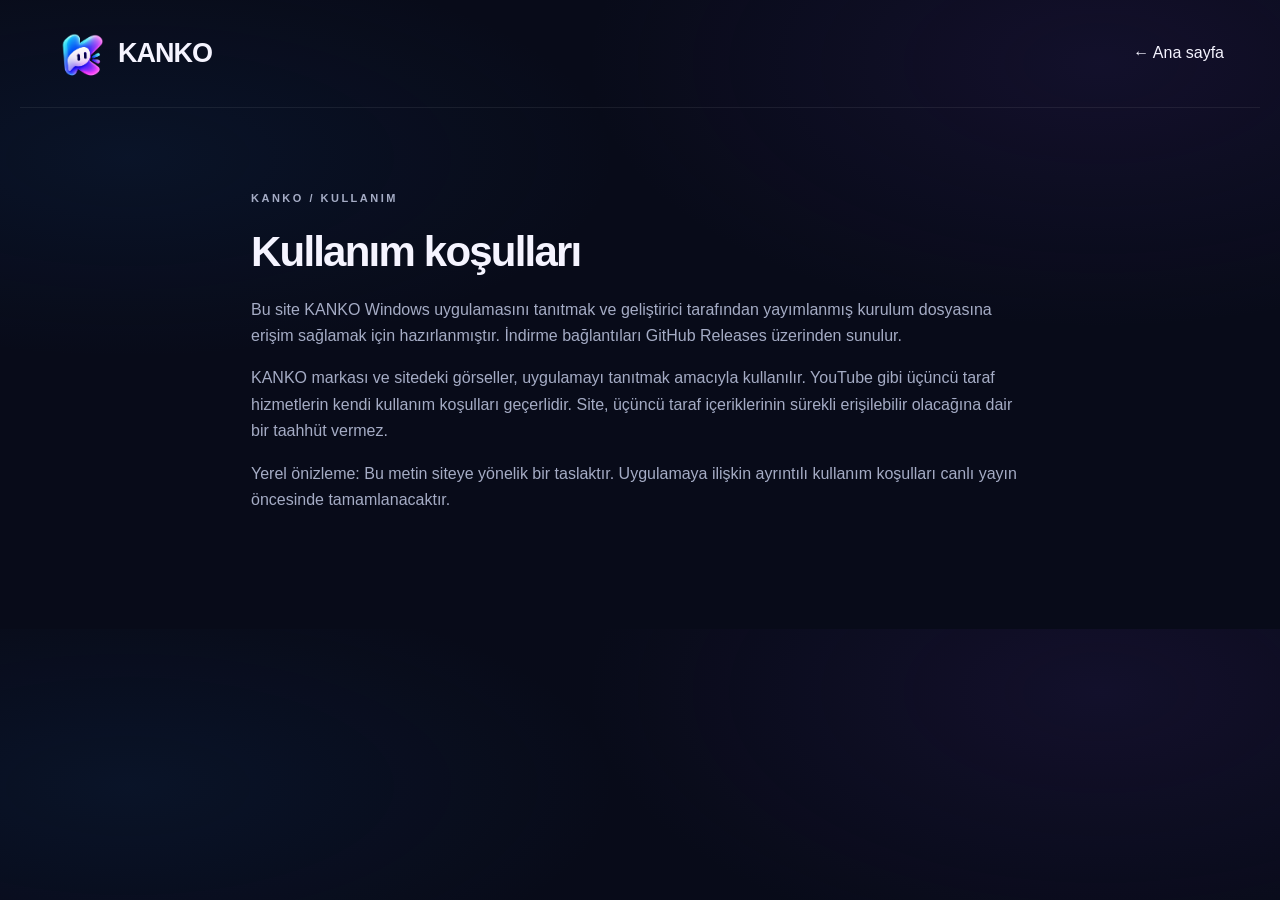
==== kosullar.html @ 5ec33146 "Publish KANKO website at kankoapp.github.io" ====
<!doctype html><html lang="tr"><head><meta charset="utf-8"><meta name="viewport" content="width=device-width,initial-scale=1"><meta name="robots" content="noindex"><title>Kullanım koşulları — KANKO</title><link rel="icon" href="logo.webp"><link rel="stylesheet" href="style.css"></head><body><header class="nav wrap"><a class="brand" href="./"> <img src="logo.webp" width="52" height="52" alt="">KANKO</a><a href="./">← Ana sayfa</a></header><main class="legal wrap"><p class="eyebrow">KANKO / KULLANIM</p><h2>Kullanım koşulları</h2><p>Bu site KANKO Windows uygulamasını tanıtmak ve geliştirici tarafından yayımlanmış kurulum dosyasına erişim sağlamak için hazırlanmıştır. İndirme bağlantıları GitHub Releases üzerinden sunulur.</p><p>KANKO markası ve sitedeki görseller, uygulamayı tanıtmak amacıyla kullanılır. YouTube gibi üçüncü taraf hizmetlerin kendi kullanım koşulları geçerlidir. Site, üçüncü taraf içeriklerinin sürekli erişilebilir olacağına dair bir taahhüt vermez.</p><p>Yerel önizleme: Bu metin siteye yönelik bir taslaktır. Uygulamaya ilişkin ayrıntılı kullanım koşulları canlı yayın öncesinde tamamlanacaktır.</p></main></body></html>
---- style.css ----
:root{color-scheme:dark;--bg:#080b19;--panel:#101427;--text:#f5f4ff;--muted:#a5acc5;--line:#ffffff12;--purple:#9771ff}*{box-sizing:border-box}html{scroll-behavior:smooth;scroll-padding-top:30px}body{margin:0;background:radial-gradient(ellipse at 86% 10%,#39216b38,transparent 33%),radial-gradient(ellipse at 10% 25%,#14498a22,transparent 30%),var(--bg);color:var(--text);font:16px/1.65 'Segoe UI',Arial,sans-serif}a{color:inherit;text-decoration:none}button{font:inherit;cursor:pointer}.wrap{max-width:1240px;margin:auto;padding-left:36px;padding-right:36px}.nav{height:108px;display:flex;align-items:center;justify-content:space-between;border-bottom:1px solid var(--line)}.brand{display:inline-flex;align-items:center;font-size:27px;letter-spacing:-1px;font-weight:900;gap:10px}.brand img{object-fit:contain}.brand-dot{font-size:10px;align-self:flex-start;margin:13px 0 0 -7px;color:#b5acd3}.nav nav{display:flex;gap:32px;font-size:14px;color:#bdc0d5}.nav a:hover,.footer-links button:hover{color:white}.button{border:1px solid #bba3ff55;background:linear-gradient(120deg,#7351ef,#5632d3);border-radius:12px;display:inline-flex;align-items:center;justify-content:center;gap:18px;padding:17px 24px;font-size:15px;font-weight:650;box-shadow:0 8px 32px #6435dd26;transition:transform .2s,background .2s}.button:hover{transform:translateY(-2px);background:linear-gradient(120deg,#8c64ff,#6744e7)}.small{padding:10px 18px;font-size:13px;background:#19152e}.hero{position:relative;padding-top:82px;padding-bottom:80px;min-height:590px}.eyebrow{font-size:11px;letter-spacing:2.5px;font-weight:700;color:#b9a6eb}.status-dot{display:inline-block;width:7px;height:7px;background:#64e6c5;border-radius:50%;margin-right:10px;box-shadow:0 0 15px #64e6c580}h1{font-size:clamp(46px,5.2vw,74px);line-height:1.06;letter-spacing:-3.8px;margin:25px 0 25px;font-weight:800}em{font-style:normal;background:linear-gradient(100deg,#65caff 0%,#9b80ff 55%,#ed8bea 100%);background-clip:text;color:transparent}.intro{color:var(--muted);font-size:17px;line-height:1.85}.actions{display:flex;align-items:center;gap:25px;margin-top:30px}.text-link{font-size:13px;color:#ddd6f3}.windows{font-size:26px;line-height:1}.release{font-size:11px;color:#8089a8;margin-top:15px}.release span{padding:0 7px}.hero-mark{position:absolute;right:55px;top:65px;width:350px;text-align:center}.hero-mark:before{content:'';position:absolute;inset:25px -30px;background:radial-gradient(ellipse,#6544cb55,transparent 68%);filter:blur(30px);z-index:-1}.hero-mark img{width:100%;filter:drop-shadow(0 15px 50px #6c3ef035);transform:rotate(-9deg)}.hero-mark span{display:block;font-size:15px;font-weight:600;letter-spacing:2px;margin-top:15px;color:#c4b5e3}.showcase{position:relative}.showcase:before{content:'';position:absolute;inset:40px 80px;background:#6339f2;filter:blur(110px);opacity:.12;z-index:-1}.preview-top{display:flex;justify-content:space-between;padding:15px 21px;background:#14172a;border:1px solid #454065;border-radius:16px 16px 0 0;font-size:9px;letter-spacing:1.5px;color:#a2a5c2}.preview-top i{display:inline-block;width:7px;height:7px;background:#6cd5c3;border-radius:50%;margin-right:8px}.screenshot{display:block;position:relative;width:100%;background:#0c1024;padding:0;border:1px solid #454065;border-top:0;border-radius:0 0 14px 14px;overflow:hidden}.screenshot img{display:block;width:100%;height:auto}.zoom{position:absolute;right:20px;bottom:20px;padding:8px 14px;border:1px solid #b39bff55;background:#15132de8;border-radius:8px;font-size:11px;color:white}.preview-bottom{display:flex;justify-content:space-between;padding:20px 4px;color:#8d95b4;font-size:11px}.preview-bottom span:last-child{letter-spacing:1.5px;font-size:9px}.features{padding-top:105px;padding-bottom:100px}.section-heading{position:relative;margin-bottom:44px}.section-heading>p:last-child{position:absolute;right:0;bottom:0;color:var(--muted);font-size:14px}h2{font-size:42px;line-height:1.18;letter-spacing:-1.8px;margin:20px 0;font-weight:750}.feature-grid{display:grid;grid-template-columns:repeat(2,1fr);gap:20px}.feature{padding:34px 36px 0;background:linear-gradient(130deg,#13172a,#0e1122);border:1px solid #282b45;border-radius:20px;overflow:hidden;min-height:370px;position:relative}.feature .icon{width:43px;height:43px;display:grid;place-items:center;font-size:26px;color:#a490ff;background:#282041;border:1px solid #514374;border-radius:12px;margin-bottom:22px}.number{font-size:9px;letter-spacing:2px;color:#9893b4}h3{font-size:28px;line-height:1.2;letter-spacing:-.7px;margin:14px 0}.feature p{max-width:370px;color:#9fa8c3;font-size:14px}.wave{display:flex;gap:8px;align-items:center;height:86px;margin-top:18px;justify-content:center;mask-image:linear-gradient(to right,transparent,#000 25%,#000 75%,transparent)}.wave i{width:6px;height:28px;border-radius:10px;background:linear-gradient(#9d7aff,#4ac7e2)}.wave i:nth-child(3n){height:58px}.wave i:nth-child(4n){height:45px}.wave i:nth-child(5n){height:70px}.mini-art{height:76px;margin-top:25px}.screen-art{border:1px solid #576bb766;border-radius:12px 12px 0 0;background:linear-gradient(110deg,#151c3b,#2c2150);display:flex;align-items:center;justify-content:space-between;padding:20px 28px;font-size:10px;letter-spacing:3px;color:#b2a5df}.screen-art div{font-size:35px}.chat-art{position:relative;padding-left:20px}.chat-art b{display:block;height:12px;border-radius:10px;background:linear-gradient(90deg,#52427b,#24223b);width:65%;margin-bottom:12px}.chat-art b:nth-child(2){margin-left:60px;width:70%;background:linear-gradient(90deg,#2d4167,#202238)}.music-art{display:flex;gap:20px;margin:24px 0 0;padding:18px 22px;background:#17182c;border:1px solid #3b3155;border-radius:12px 12px 0 0}.music-art>span{display:grid;place-items:center;min-width:60px;background:linear-gradient(135deg,#7245b9,#17214d);border-radius:10px;font-size:32px}.music-art>div{flex:1}.music-art b{font-size:10px;letter-spacing:1px}.progress{height:4px;background:linear-gradient(90deg,#a77aff 38%,#35334f 38%);border-radius:5px;margin:12px 0}.music-art small{font-size:12px;color:#c7bae8}.steps{display:grid;grid-template-columns:1fr 1fr;padding-top:45px;padding-bottom:100px;border-bottom:1px solid var(--line)}.steps ol{padding:0;list-style:none;margin:0}.steps li{display:flex;gap:25px;border-bottom:1px solid var(--line);padding:20px 0}.steps li>span{font-size:12px;color:#9f84e8;margin-top:6px}.steps h3{font-size:18px;letter-spacing:-.3px;margin:0}.steps p{color:var(--muted);font-size:13px;margin:5px 0}.faq{display:grid;grid-template-columns:1fr 1.25fr;gap:60px;padding-top:100px;padding-bottom:100px}.faq>div>p:last-child{font-size:14px;color:var(--muted)}details{border-bottom:1px solid #292b43}summary{cursor:pointer;list-style:none;padding:23px 26px 23px 0;font-size:15px;position:relative}summary:after{content:'+';position:absolute;right:0;color:#ad94ec;font-size:22px;top:17px}details[open] summary:after{content:'−'}details p{color:var(--muted);font-size:14px;padding-right:20px;margin:0 0 23px}.download-section{position:relative;text-align:center;border:1px solid #40365f;border-radius:24px;padding:55px 30px 65px;overflow:hidden;background:radial-gradient(ellipse at 50% 110%,#5c2fbf45,transparent 70%),#101125}.download-section img{object-fit:contain}.download-section h2{font-size:52px}.download-section>p:not(.eyebrow){color:var(--muted);font-size:15px;margin-bottom:28px}.release-notes{display:block;margin-top:17px;font-size:11px;color:#a79cbe}footer{padding-top:65px!important}.footer-links{float:right;display:flex;gap:25px;margin-top:-70px}.footer-links button{background:none;border:0;padding:0;color:var(--muted);font-size:12px}footer p{font-size:12px;color:#818aa7}.footer-bottom{display:flex;justify-content:space-between;border-top:1px solid var(--line);margin-top:35px;padding:22px 0;font-size:10px;color:#7f87a4}.footer-bottom b{color:#b6a4df}dialog{border:1px solid #494363;border-radius:18px;background:#101426;color:white;padding:42px;max-width:760px;width:90%;line-height:1.8}dialog::backdrop{background:#030615e8;backdrop-filter:blur(7px)}#lightbox{max-width:1450px;width:96%;padding:40px 10px 10px}#lightbox img{width:100%;display:block;border-radius:8px}.close{position:absolute;right:12px;top:4px;background:transparent;border:0;color:#ddd;font-size:26px}dialog h2{font-size:28px}dialog p{font-size:14px;color:var(--muted)}dialog a{color:#bba1ff;text-decoration:underline}.skip{position:absolute;top:-60px;left:15px;background:#6542dc;padding:10px;z-index:10}.skip:focus{top:10px}:focus-visible{outline:2px solid #9edcff;outline-offset:5px}section{scroll-margin-top:30px}
@media(min-width:1500px){.hero{padding-top:100px;padding-bottom:100px}.hero-mark{right:90px;top:70px;width:380px}}
@media(max-width:1000px){.hero-mark{width:245px;right:30px;top:90px}.hero{min-height:570px}h1{font-size:60px}.intro{max-width:500px}.actions{gap:16px}.text-link{display:none}.nav nav{gap:18px}.section-heading>p:last-child{position:static}.feature{padding:26px 25px 0}.wrap{padding-left:25px;padding-right:25px}}
@media(max-width:700px){.wrap{padding-left:22px;padding-right:22px}.nav{height:82px}.brand{font-size:23px;gap:6px}.brand img{width:40px;height:40px}.nav nav{display:none}.small{font-size:11px;padding:9px 12px}.hero{padding-top:40px;padding-bottom:34px;text-align:center;display:flex;flex-direction:column;align-items:center}.hero-mark{position:static;order:-1;width:130px;margin-bottom:26px}.hero-mark img{transform:rotate(-8deg)}.hero-mark span{display:none}.hero .eyebrow{font-size:9px}h1{font-size:47px;letter-spacing:-2.6px;margin:20px 0}.intro{font-size:14px;line-height:1.9}.desktop{display:none}.actions{margin-top:20px;width:100%}.actions .button{width:100%;font-size:13px;gap:12px;padding:16px 12px}.release{font-size:9px}.preview-top{font-size:7px;letter-spacing:.7px;padding:12px}.preview-top span:last-child{display:none}.zoom{font-size:8px;bottom:8px;right:8px;padding:4px 8px}.preview-bottom{font-size:9px;text-align:center;display:block}.preview-bottom span:last-child{display:none}.features{padding-top:60px;padding-bottom:55px}h2{font-size:32px;letter-spacing:-1.1px}.section-heading>p:last-child{font-size:13px}.feature-grid{grid-template-columns:1fr;gap:15px}.feature{min-height:350px;padding:27px 28px 0}.feature h3{font-size:27px}.steps{grid-template-columns:1fr;padding-top:15px;padding-bottom:55px;gap:20px}.faq{grid-template-columns:1fr;gap:20px;padding-top:55px;padding-bottom:60px}.faq>div>p:last-child br{display:none}summary{font-size:14px;padding:20px 22px 20px 0}.download-section{width:calc(100% - 30px);padding:35px 18px 45px}.download-section h2{font-size:40px}.download-section .button{font-size:12px;gap:10px;width:100%;padding:16px 10px}.download-section>p:not(.eyebrow){font-size:13px}.footer-links{float:none;margin:25px 0;gap:20px;flex-wrap:wrap}.footer-bottom{flex-wrap:wrap;gap:12px}.footer-bottom>span:last-child{display:none}dialog{padding:32px 24px}}
@media(prefers-reduced-motion:reduce){html{scroll-behavior:auto}*,*:before,*:after{transition:none!important;animation:none!important}}
.footer-links a{color:var(--muted);font-size:12px}.footer-links a:hover{color:white}.legal{max-width:850px;padding-top:70px;padding-bottom:100px}.legal p{color:var(--muted)}.legal a{color:#bba1ff}.hero h1{animation:enter .55s ease-out both}@keyframes enter{from{opacity:0;transform:translateY(10px)}to{opacity:1;transform:translateY(0)}}
@media(max-width:700px){.hero-mark{position:relative;top:auto;right:auto}}
.presence-section{display:grid;grid-template-columns:1fr 1fr;gap:85px;padding-top:15px;padding-bottom:110px;align-items:center}.presence-copy>p:not(.eyebrow){color:var(--muted);font-size:14px}.presence-preview{display:flex;align-items:center;gap:18px;border:1px solid #403456;background:linear-gradient(120deg,#201b36,#111426);border-radius:16px;padding:22px;margin-top:32px;max-width:390px}.presence-mascot{position:relative;flex-shrink:0}.presence-mascot img{display:block}.presence-mascot i{position:absolute;right:0;bottom:3px;background:#4cd9ac;border:4px solid #19172b;width:21px;height:21px;border-radius:50%}.presence-preview strong{display:block;font-size:17px;line-height:1.4;margin:5px 0}.presence-preview small{font-size:11px;color:var(--muted)}.presence-caption{font-size:8px;letter-spacing:1.5px;color:#9f91bb}.presence-copy .presence-note{font-size:11px!important;color:#958ba9!important;margin-top:16px}.presence-options{display:grid;gap:10px}.presence-choice{--tone:#4cd9ac;display:flex;align-items:center;gap:15px;text-align:left;width:100%;padding:16px 20px;background:#121628;border:1px solid #2c2c43;border-radius:12px;color:var(--text);transition:border-color .18s,background .18s}.presence-choice[data-status=idle]{--tone:#edba57}.presence-choice[data-status=away]{--tone:#66b8f9}.presence-choice[data-status=dnd]{--tone:#f17b99}.presence-choice[data-status=invisible]{--tone:#9395ad}.presence-symbol{color:var(--tone);font-size:20px;line-height:1;width:22px;text-align:center}.presence-choice strong{display:block;font-size:14px;font-weight:600}.presence-choice small{display:block;color:#929bb6;font-size:10px;margin-top:3px}.presence-emoji{margin-left:auto;font-size:20px}.presence-choice:hover{background:#1b1a33;border-color:#63547e}.presence-choice.selected{background:linear-gradient(100deg,#30264d,#1d1c35);border-color:#9270d8;box-shadow:0 5px 25px #6533d012}.presence-footnote{color:#818ba8;font-size:10px;margin:2px 0;text-align:center}@media(max-width:1000px){.presence-section{gap:35px}}@media(max-width:700px){.presence-section{grid-template-columns:1fr;gap:25px;padding-top:10px;padding-bottom:65px}.presence-choice{padding:15px}.presence-choice strong{font-size:13px}.presence-preview{max-width:none}.presence-copy h2{font-size:30px}}
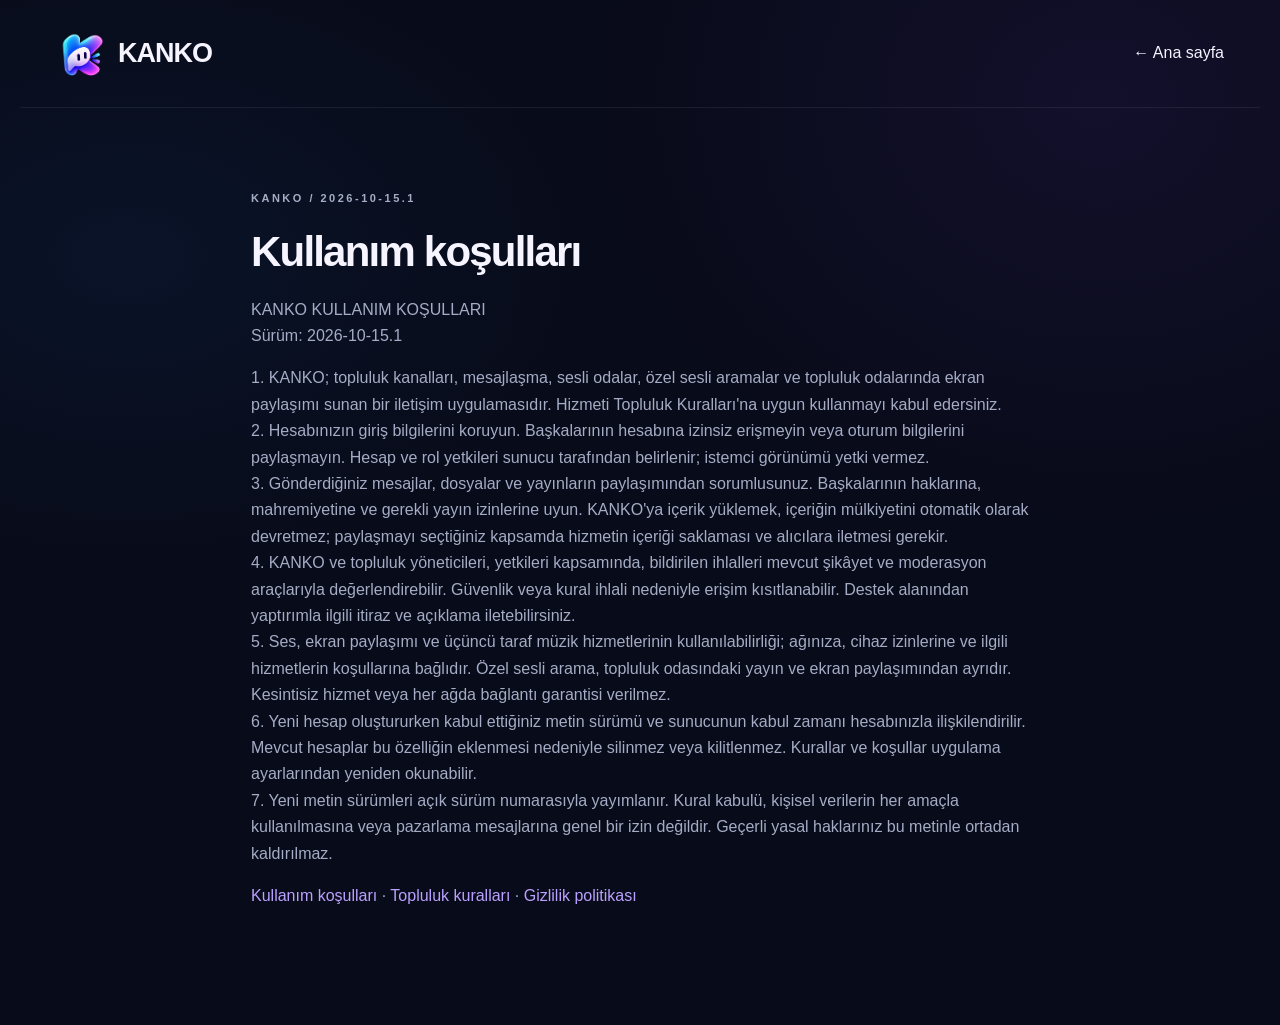
==== commit a78b540d: "Update website for KANKO 0.8.24 release" ====
--- a/kosullar.html
+++ b/kosullar.html
@@ -1 +1,8 @@
-<!doctype html><html lang="tr"><head><meta charset="utf-8"><meta name="viewport" content="width=device-width,initial-scale=1"><meta name="robots" content="noindex"><title>Kullanım koşulları — KANKO</title><link rel="icon" href="logo.webp"><link rel="stylesheet" href="style.css"></head><body><header class="nav wrap"><a class="brand" href="./"> <img src="logo.webp" width="52" height="52" alt="">KANKO</a><a href="./">← Ana sayfa</a></header><main class="legal wrap"><p class="eyebrow">KANKO / KULLANIM</p><h2>Kullanım koşulları</h2><p>Bu site KANKO Windows uygulamasını tanıtmak ve geliştirici tarafından yayımlanmış kurulum dosyasına erişim sağlamak için hazırlanmıştır. İndirme bağlantıları GitHub Releases üzerinden sunulur.</p><p>KANKO markası ve sitedeki görseller, uygulamayı tanıtmak amacıyla kullanılır. YouTube gibi üçüncü taraf hizmetlerin kendi kullanım koşulları geçerlidir. Site, üçüncü taraf içeriklerinin sürekli erişilebilir olacağına dair bir taahhüt vermez.</p><p>Yerel önizleme: Bu metin siteye yönelik bir taslaktır. Uygulamaya ilişkin ayrıntılı kullanım koşulları canlı yayın öncesinde tamamlanacaktır.</p></main></body></html>+<!doctype html><html lang="tr"><head><meta charset="utf-8"><meta name="viewport" content="width=device-width,initial-scale=1"><title>Kullanım koşulları — KANKO</title><link rel="icon" href="logo.webp"><link rel="stylesheet" href="style.css"></head><body><header class="nav wrap"><a class="brand" href="./"><img src="logo.webp" width="52" height="52" alt="">KANKO</a><a href="./">← Ana sayfa</a></header><main class="legal wrap"><p class="eyebrow">KANKO / 2026-10-15.1</p><h2>Kullanım koşulları</h2><p style="white-space:pre-wrap">KANKO KULLANIM KOŞULLARI
+Sürüm: 2026-10-15.1</p><p style="white-space:pre-wrap">1. KANKO; topluluk kanalları, mesajlaşma, sesli odalar, özel sesli aramalar ve topluluk odalarında ekran paylaşımı sunan bir iletişim uygulamasıdır. Hizmeti Topluluk Kuralları'na uygun kullanmayı kabul edersiniz.
+2. Hesabınızın giriş bilgilerini koruyun. Başkalarının hesabına izinsiz erişmeyin veya oturum bilgilerini paylaşmayın. Hesap ve rol yetkileri sunucu tarafından belirlenir; istemci görünümü yetki vermez.
+3. Gönderdiğiniz mesajlar, dosyalar ve yayınların paylaşımından sorumlusunuz. Başkalarının haklarına, mahremiyetine ve gerekli yayın izinlerine uyun. KANKO'ya içerik yüklemek, içeriğin mülkiyetini otomatik olarak devretmez; paylaşmayı seçtiğiniz kapsamda hizmetin içeriği saklaması ve alıcılara iletmesi gerekir.
+4. KANKO ve topluluk yöneticileri, yetkileri kapsamında, bildirilen ihlalleri mevcut şikâyet ve moderasyon araçlarıyla değerlendirebilir. Güvenlik veya kural ihlali nedeniyle erişim kısıtlanabilir. Destek alanından yaptırımla ilgili itiraz ve açıklama iletebilirsiniz.
+5. Ses, ekran paylaşımı ve üçüncü taraf müzik hizmetlerinin kullanılabilirliği; ağınıza, cihaz izinlerine ve ilgili hizmetlerin koşullarına bağlıdır. Özel sesli arama, topluluk odasındaki yayın ve ekran paylaşımından ayrıdır. Kesintisiz hizmet veya her ağda bağlantı garantisi verilmez.
+6. Yeni hesap oluştururken kabul ettiğiniz metin sürümü ve sunucunun kabul zamanı hesabınızla ilişkilendirilir. Mevcut hesaplar bu özelliğin eklenmesi nedeniyle silinmez veya kilitlenmez. Kurallar ve koşullar uygulama ayarlarından yeniden okunabilir.
+7. Yeni metin sürümleri açık sürüm numarasıyla yayımlanır. Kural kabulü, kişisel verilerin her amaçla kullanılmasına veya pazarlama mesajlarına genel bir izin değildir. Geçerli yasal haklarınız bu metinle ortadan kaldırılmaz.</p><p><a href="kosullar.html">Kullanım koşulları</a> · <a href="topluluk-kurallari.html">Topluluk kuralları</a> · <a href="gizlilik.html">Gizlilik politikası</a></p></main></body></html>
--- a/style.css
+++ b/style.css
@@ -6,3 +6,7 @@
 .footer-links a{color:var(--muted);font-size:12px}.footer-links a:hover{color:white}.legal{max-width:850px;padding-top:70px;padding-bottom:100px}.legal p{color:var(--muted)}.legal a{color:#bba1ff}.hero h1{animation:enter .55s ease-out both}@keyframes enter{from{opacity:0;transform:translateY(10px)}to{opacity:1;transform:translateY(0)}}
 @media(max-width:700px){.hero-mark{position:relative;top:auto;right:auto}}
 .presence-section{display:grid;grid-template-columns:1fr 1fr;gap:85px;padding-top:15px;padding-bottom:110px;align-items:center}.presence-copy>p:not(.eyebrow){color:var(--muted);font-size:14px}.presence-preview{display:flex;align-items:center;gap:18px;border:1px solid #403456;background:linear-gradient(120deg,#201b36,#111426);border-radius:16px;padding:22px;margin-top:32px;max-width:390px}.presence-mascot{position:relative;flex-shrink:0}.presence-mascot img{display:block}.presence-mascot i{position:absolute;right:0;bottom:3px;background:#4cd9ac;border:4px solid #19172b;width:21px;height:21px;border-radius:50%}.presence-preview strong{display:block;font-size:17px;line-height:1.4;margin:5px 0}.presence-preview small{font-size:11px;color:var(--muted)}.presence-caption{font-size:8px;letter-spacing:1.5px;color:#9f91bb}.presence-copy .presence-note{font-size:11px!important;color:#958ba9!important;margin-top:16px}.presence-options{display:grid;gap:10px}.presence-choice{--tone:#4cd9ac;display:flex;align-items:center;gap:15px;text-align:left;width:100%;padding:16px 20px;background:#121628;border:1px solid #2c2c43;border-radius:12px;color:var(--text);transition:border-color .18s,background .18s}.presence-choice[data-status=idle]{--tone:#edba57}.presence-choice[data-status=away]{--tone:#66b8f9}.presence-choice[data-status=dnd]{--tone:#f17b99}.presence-choice[data-status=invisible]{--tone:#9395ad}.presence-symbol{color:var(--tone);font-size:20px;line-height:1;width:22px;text-align:center}.presence-choice strong{display:block;font-size:14px;font-weight:600}.presence-choice small{display:block;color:#929bb6;font-size:10px;margin-top:3px}.presence-emoji{margin-left:auto;font-size:20px}.presence-choice:hover{background:#1b1a33;border-color:#63547e}.presence-choice.selected{background:linear-gradient(100deg,#30264d,#1d1c35);border-color:#9270d8;box-shadow:0 5px 25px #6533d012}.presence-footnote{color:#818ba8;font-size:10px;margin:2px 0;text-align:center}@media(max-width:1000px){.presence-section{gap:35px}}@media(max-width:700px){.presence-section{grid-template-columns:1fr;gap:25px;padding-top:10px;padding-bottom:65px}.presence-choice{padding:15px}.presence-choice strong{font-size:13px}.presence-preview{max-width:none}.presence-copy h2{font-size:30px}}
+
+button.release-notes{margin:17px auto 0;background:transparent;border:0;padding:3px 8px;font-family:inherit;cursor:pointer}button.release-notes:hover{color:#d4c4ff;text-decoration:underline}#releaseDialog{box-sizing:border-box;width:min(460px,calc(100% - 32px));max-height:calc(100dvh - 40px);overflow:auto;padding:34px;border-color:#63508f;background:radial-gradient(circle at top right,#46307844,transparent 70%),#101426;box-shadow:0 24px 100px #0008}#releaseDialog h2{margin:12px 0 4px}#releaseDialog .eyebrow{font-size:10px;margin-top:0}#releaseDialog .release-subtitle{margin:0 0 20px;color:#bfa5ef}#releaseDialog .release-list{padding-left:20px;color:#c3c7dd;font-size:14px;line-height:1.65}#releaseDialog li{margin:10px 0}#releaseDialog li::marker{color:#a989ff}#releaseDialog .release-done{margin-top:15px;width:100%;justify-content:center}
+
+.download[aria-disabled=true]{opacity:.6;cursor:wait}.release-retry{width:100%;margin:12px 0}.release-retry[hidden]{display:none}#releaseStatus:empty{display:none}
